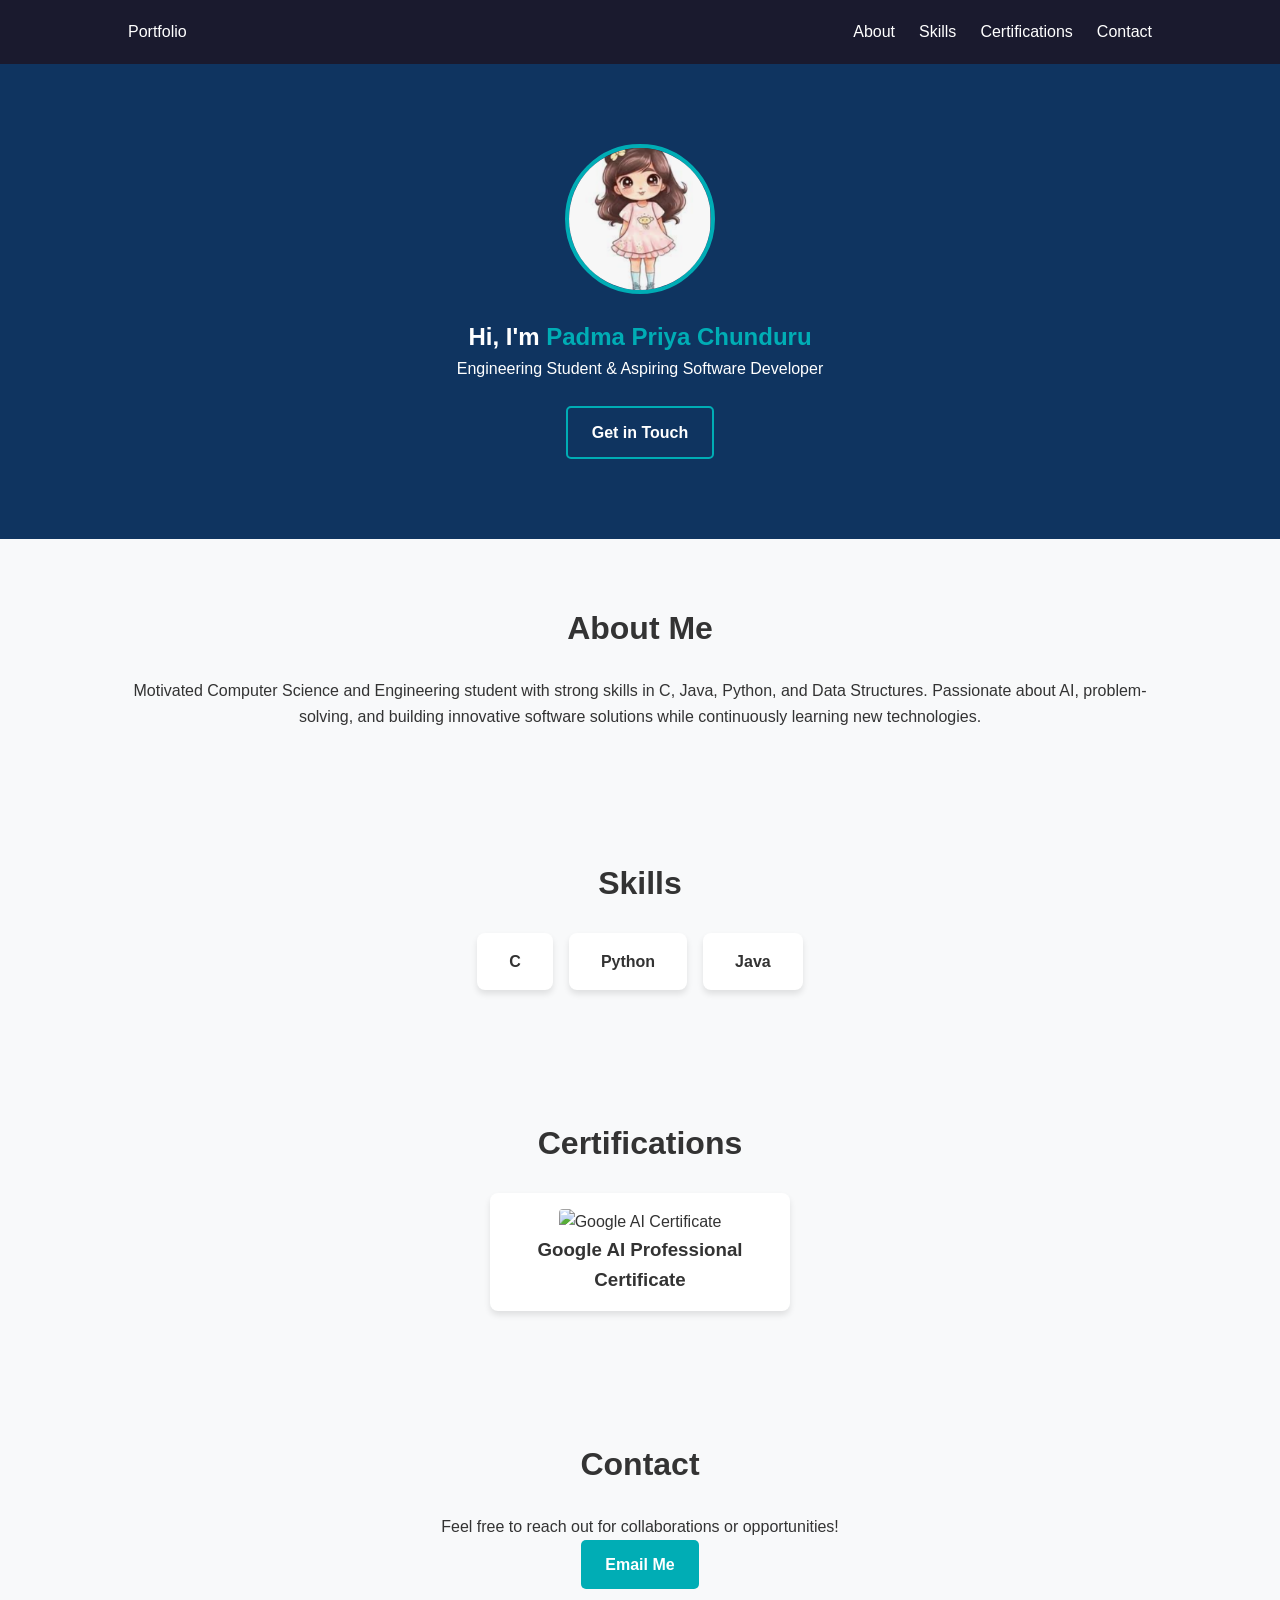
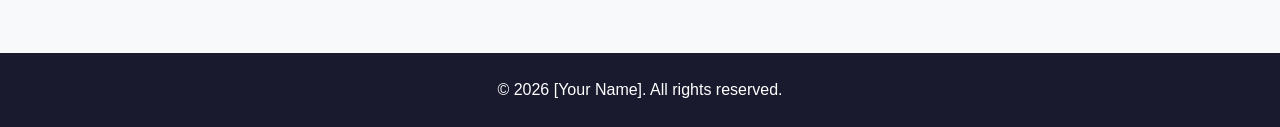
==== index.html @ 554428ca "Revise about section and skills listed Updated the about section to reflect current skills and inter" ====
<!DOCTYPE html>
<html lang="en">
<head>
    <meta charset="UTF-8">
    <meta name="viewport" content="width=device-width, initial-scale=1.0">
    <title>Padma Priya Chunduru Portfolio</title>
    <link rel="stylesheet" href="style.css">
</head>
<body>

    <!-- Navigation Bar -->
    <header>
        <nav class="navbar">
            <div class="logo">Portfolio</div>
            <ul class="nav-links">
                <li><a href="#about">About</a></li>
                <li><a href="#skills">Skills</a></li>
                <li><a href="#certifications">Certifications</a></li>
                <li><a href="#contact">Contact</a></li>
            </ul>
        </nav>
    </header>

    <!-- Hero Section -->
    <section class="hero">
        <div class="hero-content">
            <img src="image.png" alt="Profile Picture" class="profile-img">
            <h1>Hi, I'm <span class="highlight">Padma Priya Chunduru</span></h1>
            <p>Engineering Student & Aspiring Software Developer</p>
            <div class="hero-buttons">
                <a href="#contact" class="btn btn-secondary">Get in Touch</a>
            </div>
        </div>
    </section>

    <!-- About Section -->
    <section id="about" class="section">
        <h2>About Me</h2>
        <p>
          Motivated Computer Science and Engineering student with strong skills in C, Java, Python, and Data Structures. Passionate about AI, problem-solving, and building innovative software solutions while continuously learning new technologies. 
        </p>
    </section>

    <!-- Skills Section -->
    <section id="skills" class="section">
        <h2>Skills</h2>
        <div class="skills-grid">
            <div class="skill-card">C</div>
            <div class="skill-card">Python</div>
            <div class="skill-card">Java</div>
        </div>
    </section>

    <!-- Certifications Section -->
    <section id="certifications" class="section">
        <h2>Certifications</h2>
        <div class="cert-grid">
            <div class="cert-card">
                <img src="images/certificate1.png" alt="Google AI Certificate">
                <h3>Google AI Professional Certificate</h3>
            </div>
        </div>
    </section>

    <!-- Contact Section -->
    <section id="contact" class="section">
        <h2>Contact</h2>
        <p>Feel free to reach out for collaborations or opportunities!</p>
        <a href="mailto:your.email@example.com" class="btn">Email Me</a>
    </section>

    <!-- Footer -->
    <footer>
        <p>&copy; 2026 [Your Name]. All rights reserved.</p>
    </footer>

    <script src="script.js"></script>
</body>
</html>
---- style.css ----
/* Reset & Base Styles */
* {
    margin: 0;
    padding: 0;
    box-sizing: border-box;
}

body {
    font-family: 'Segoe UI', Tahoma, Geneva, Verdana, sans-serif;
    line-height: 1.6;
    color: #333;
    background-color: #f8f9fa;
}

/* Navbar */
.navbar {
    display: flex;
    justify-content: space-between;
    align-items: center;
    padding: 1.2rem 10%;
    background-color: #1a1a2e;
    color: #fff;
    position: sticky;
    top: 0;
    z-index: 1000;
}

.nav-links {
    display: flex;
    list-style: none;
    gap: 1.5rem;
}

.nav-links a {
    color: #fff;
    text-decoration: none;
    transition: color 0.3s;
}

.nav-links a:hover {
    color: #00adb5;
}

/* Hero Section */
.hero {
    display: flex;
    justify-content: center;
    align-items: center;
    text-align: center;
    padding: 5rem 1rem;
    background: #0f3460;
    color: #fff;
}

.profile-img {
    width: 150px;
    height: 150px;
    border-radius: 50%;
    object-fit: cover;
    border: 4px solid #00adb5;
    margin-bottom: 1rem;
}

.highlight {
    color: #00adb5;
}

.hero-buttons {
    margin-top: 1.5rem;
    display: flex;
    gap: 1rem;
    justify-content: center;
}

.btn {
    display: inline-block;
    padding: 0.75rem 1.5rem;
    background-color: #00adb5;
    color: #fff;
    border-radius: 5px;
    text-decoration: none;
    font-weight: bold;
    transition: background-color 0.3s;
}

.btn:hover {
    background-color: #008c9e;
}

.btn-secondary {
    background-color: transparent;
    border: 2px solid #00adb5;
}

.btn-secondary:hover {
    background-color: #00adb5;
}

/* Sections */
.section {
    padding: 4rem 10%;
    text-align: center;
}

.section h2 {
    margin-bottom: 1.5rem;
    font-size: 2rem;
    position: relative;
}

/* Skills Grid */
.skills-grid {
    display: flex;
    justify-content: center;
    flex-wrap: wrap;
    gap: 1rem;
}

.skill-card {
    background: #fff;
    padding: 1rem 2rem;
    border-radius: 8px;
    box-shadow: 0 4px 6px rgba(0,0,0,0.1);
    font-weight: 600;
}

/* Certifications */
.cert-grid {
    display: flex;
    justify-content: center;
    gap: 2rem;
    flex-wrap: wrap;
}

.cert-card {
    background: #fff;
    padding: 1rem;
    border-radius: 8px;
    box-shadow: 0 4px 6px rgba(0,0,0,0.1);
    max-width: 300px;
}

.cert-card img {
    width: 100%;
    border-radius: 4px;
}

/* Footer */
footer {
    text-align: center;
    padding: 1.5rem;
    background-color: #1a1a2e;
    color: #fff;
}
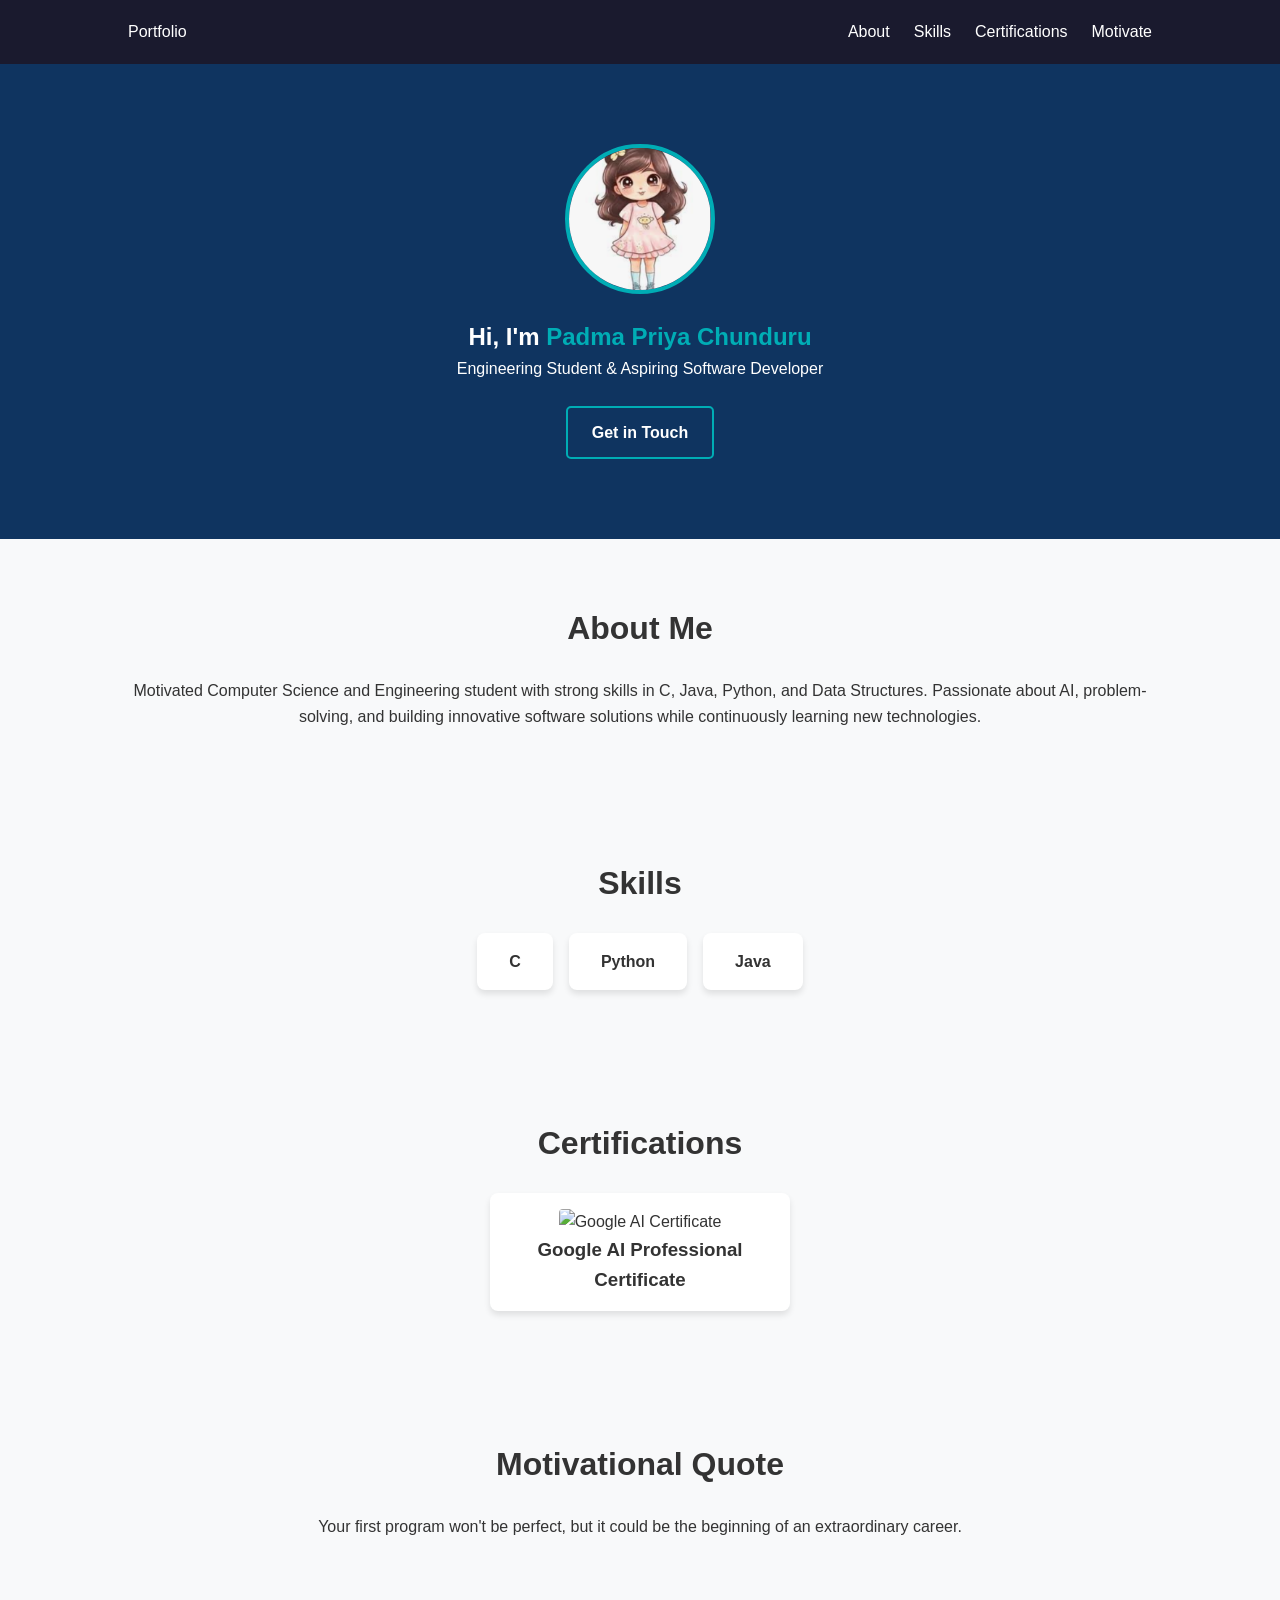
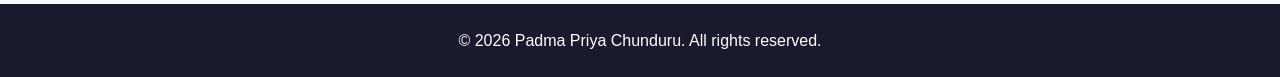
==== commit 3ee57b2e: "Update contact section to motivational quote" ====
--- a/index.html
+++ b/index.html
@@ -16,7 +16,7 @@
                 <li><a href="#about">About</a></li>
                 <li><a href="#skills">Skills</a></li>
                 <li><a href="#certifications">Certifications</a></li>
-                <li><a href="#contact">Contact</a></li>
+                <li><a href="#contact">Motivate</a></li>
             </ul>
         </nav>
     </header>
@@ -56,7 +56,7 @@
         <h2>Certifications</h2>
         <div class="cert-grid">
             <div class="cert-card">
-                <img src="images/certificate1.png" alt="Google AI Certificate">
+                <img src="images/certification.png" alt="Google AI Certificate">
                 <h3>Google AI Professional Certificate</h3>
             </div>
         </div>
@@ -64,14 +64,13 @@
 
     <!-- Contact Section -->
     <section id="contact" class="section">
-        <h2>Contact</h2>
-        <p>Feel free to reach out for collaborations or opportunities!</p>
-        <a href="mailto:your.email@example.com" class="btn">Email Me</a>
+        <h2>Motivational Quote</h2>
+        <p>Your first program won't be perfect, but it could be the beginning of an extraordinary career. </p>
     </section>
 
     <!-- Footer -->
     <footer>
-        <p>&copy; 2026 [Your Name]. All rights reserved.</p>
+        <p>&copy; 2026 Padma Priya Chunduru. All rights reserved.</p>
     </footer>
 
     <script src="script.js"></script>
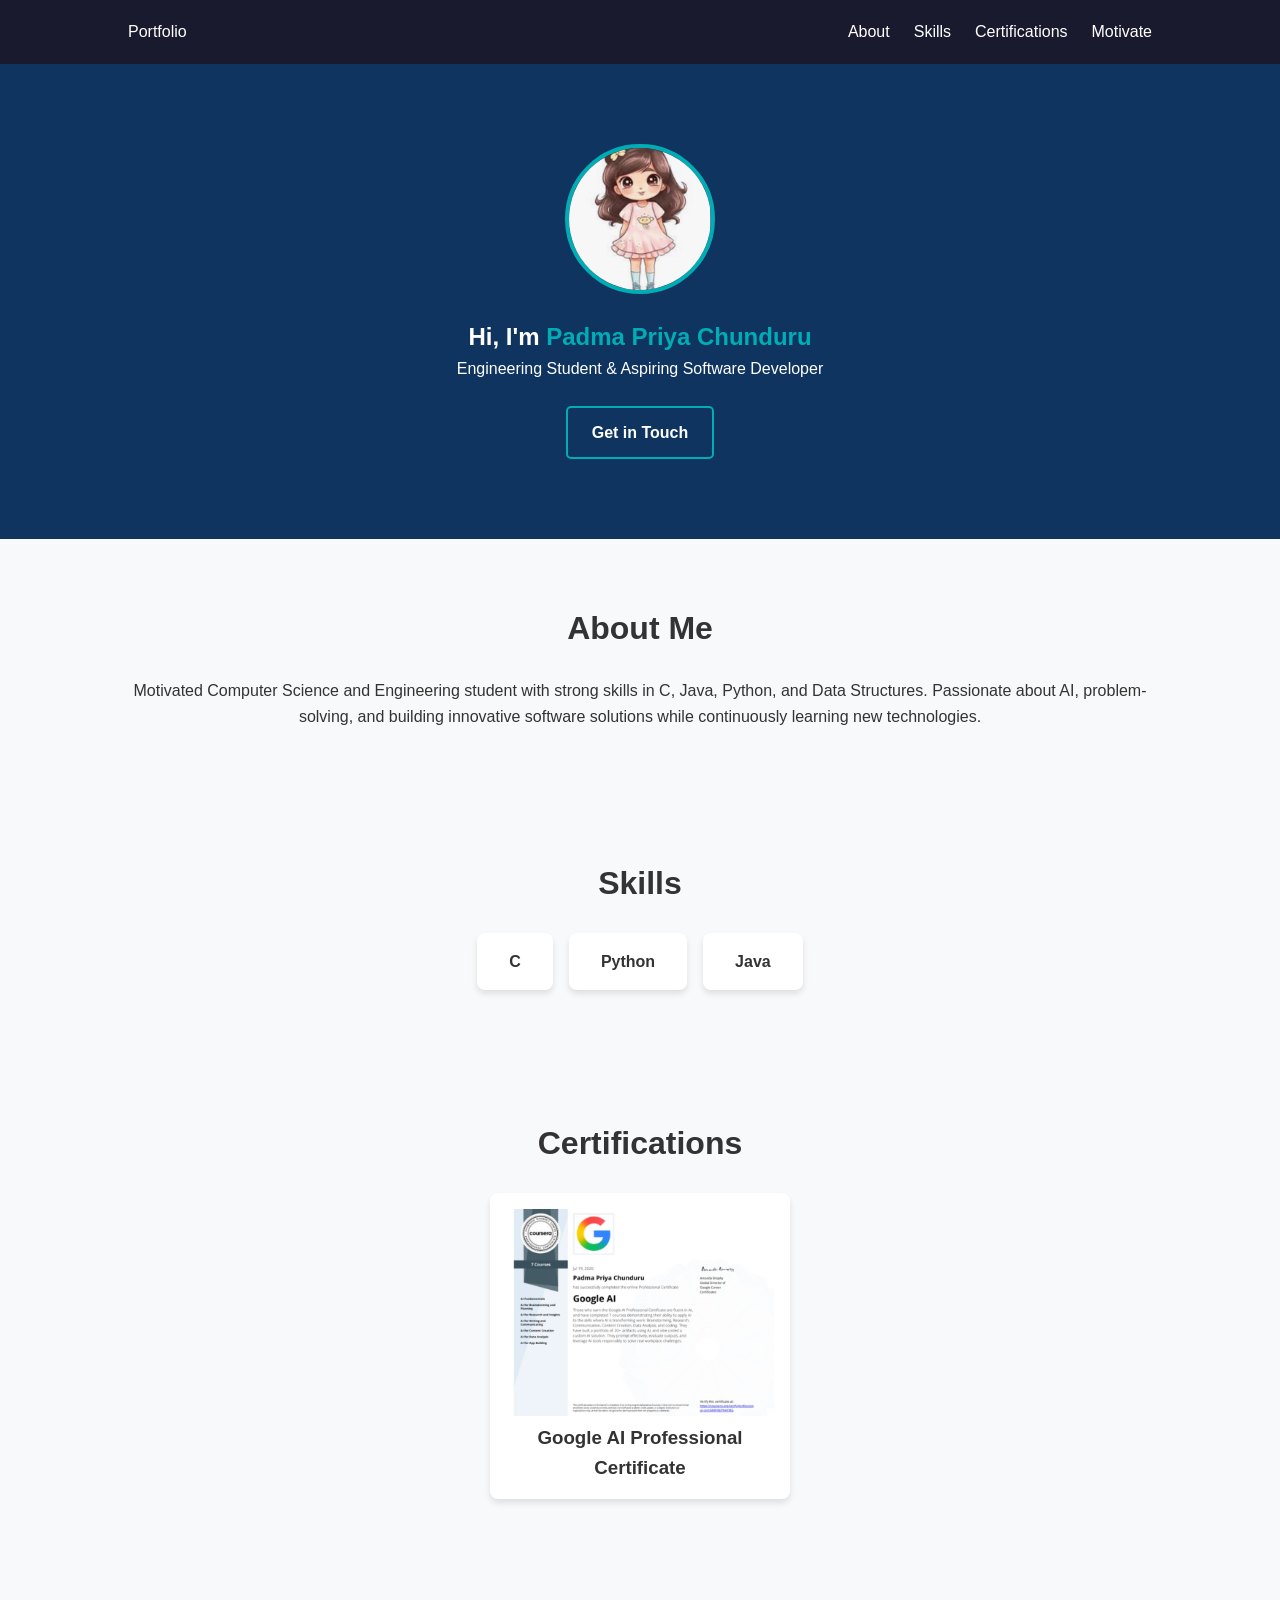
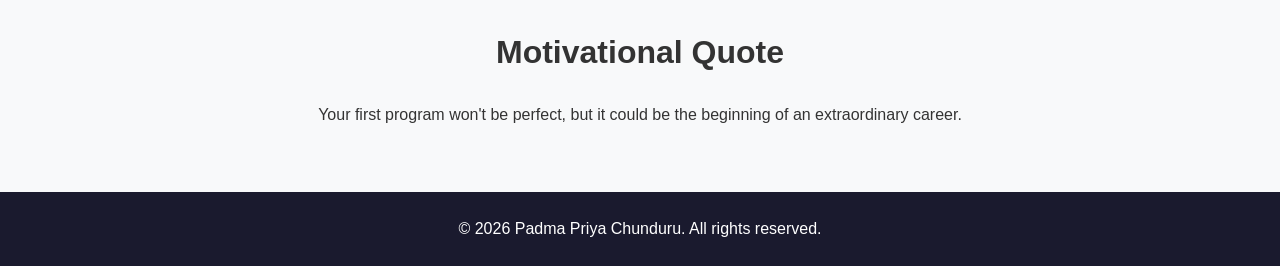
==== commit 1f13182c: "Fix image source path in certifications section" ====
--- a/index.html
+++ b/index.html
@@ -56,7 +56,7 @@
         <h2>Certifications</h2>
         <div class="cert-grid">
             <div class="cert-card">
-                <img src="images/certification.png" alt="Google AI Certificate">
+                <img src="certification.png" alt="Google AI Certificate">
                 <h3>Google AI Professional Certificate</h3>
             </div>
         </div>
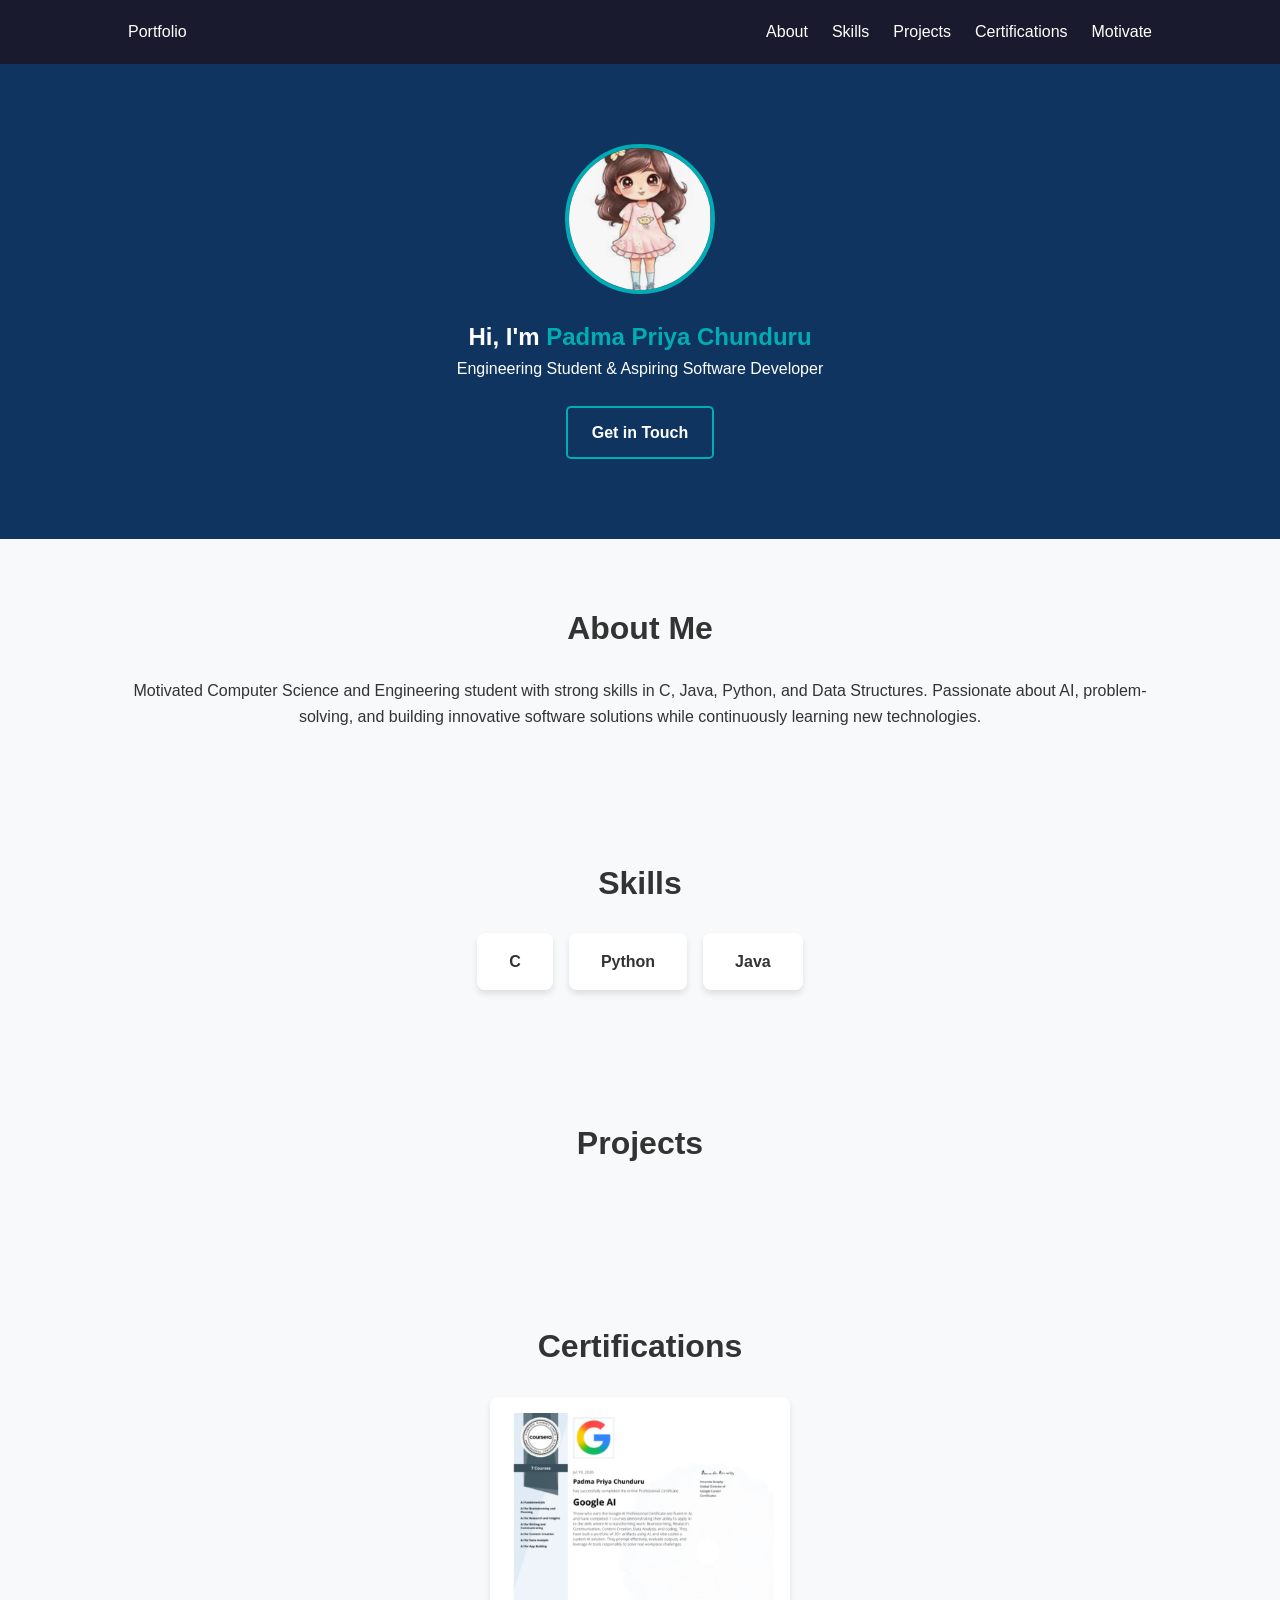
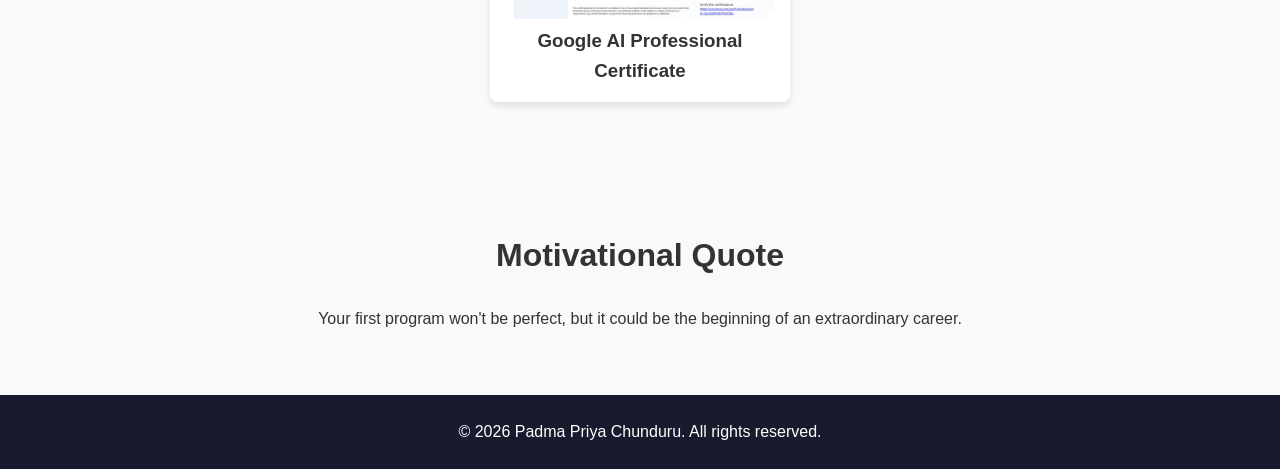
==== commit f40839e5: "Add Projects section and link in navigation Added a new Projects section and a link to Projects in t" ====
--- a/index.html
+++ b/index.html
@@ -15,6 +15,7 @@
             <ul class="nav-links">
                 <li><a href="#about">About</a></li>
                 <li><a href="#skills">Skills</a></li>
+                <li><a href="#projects">Projects</a></li> <!-- Added Projects Link -->
                 <li><a href="#certifications">Certifications</a></li>
                 <li><a href="#contact">Motivate</a></li>
             </ul>
@@ -51,6 +52,14 @@
         </div>
     </section>
 
+    <!-- Projects Section (NEW) -->
+    <section id="projects" class="section">
+        <h2>Projects</h2>
+        <div class="project-grid" id="project-container">
+            <!-- JavaScript will insert the 4 project cards here -->
+        </div>
+    </section>
+
     <!-- Certifications Section -->
     <section id="certifications" class="section">
         <h2>Certifications</h2>
@@ -65,7 +74,7 @@
     <!-- Contact Section -->
     <section id="contact" class="section">
         <h2>Motivational Quote</h2>
-        <p>Your first program won't be perfect, but it could be the beginning of an extraordinary career. </p>
+        <p>Your first program won't be perfect, but it could be the beginning of an extraordinary career.</p>
     </section>
 
     <!-- Footer -->
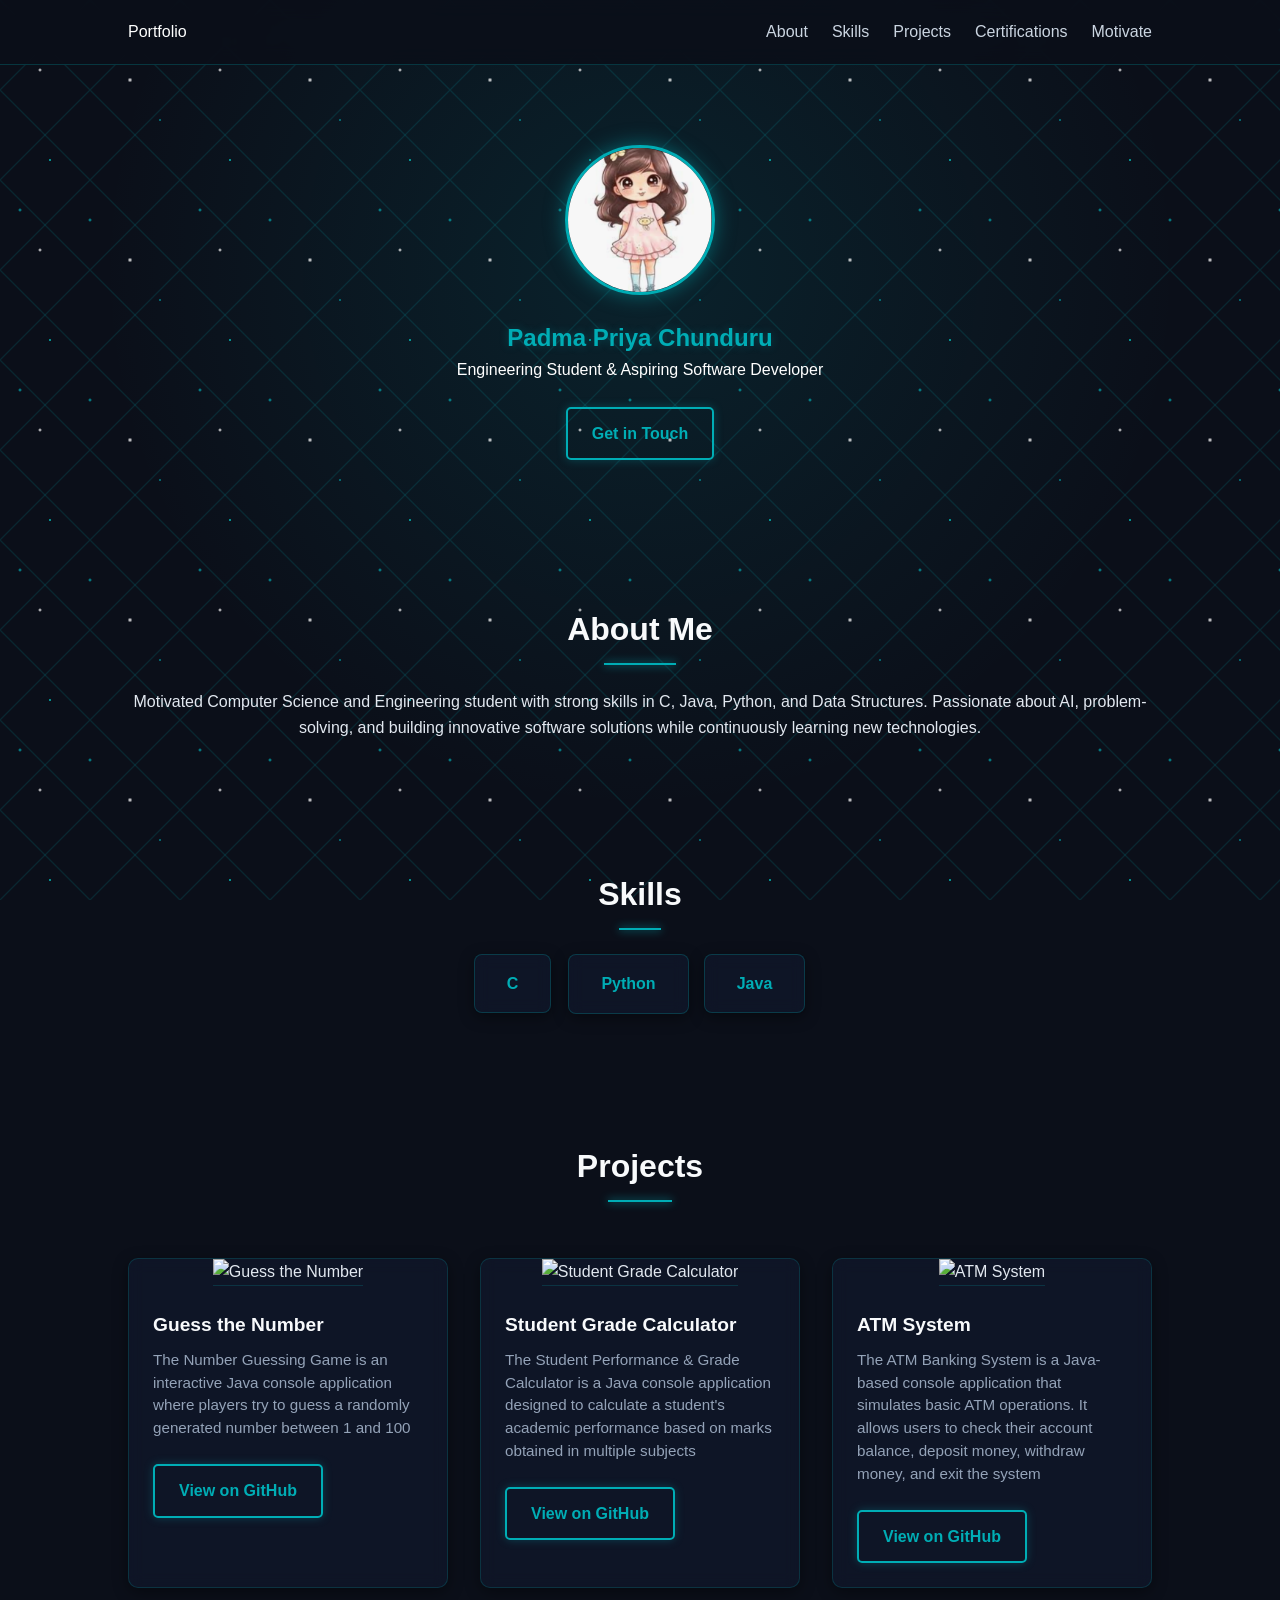
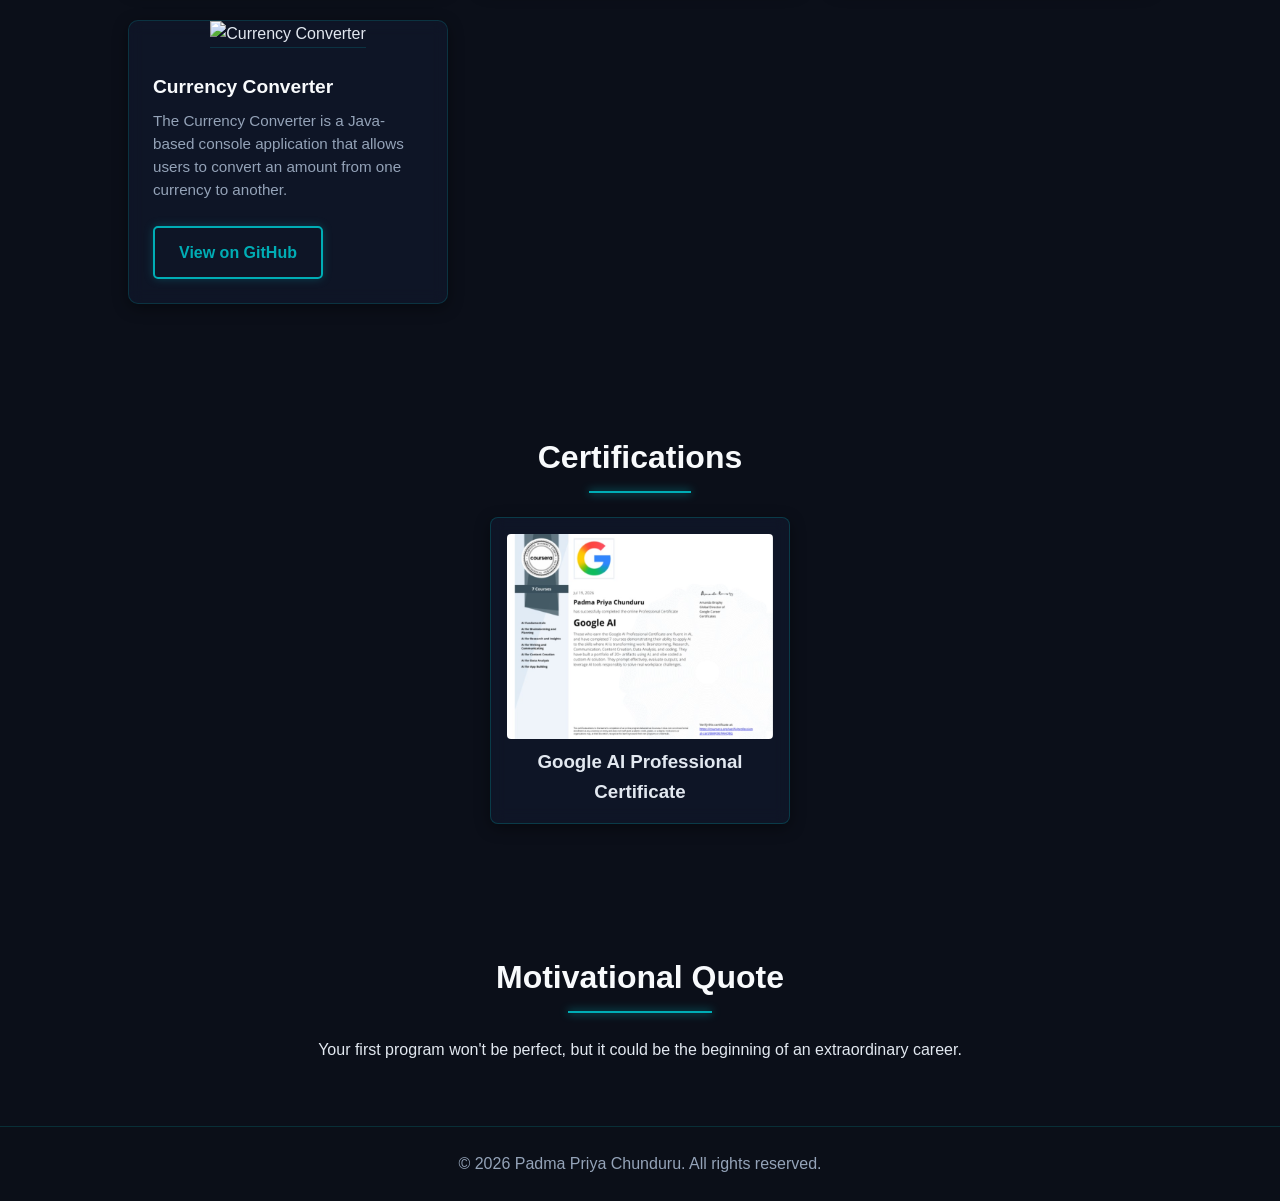
==== commit 260c07c5: "Update index.html" ====
--- a/index.html
+++ b/index.html
@@ -26,7 +26,7 @@
     <section class="hero">
         <div class="hero-content">
             <img src="image.png" alt="Profile Picture" class="profile-img">
-            <h1>Hi, I'm <span class="highlight">Padma Priya Chunduru</span></h1>
+            <h1><span class="highlight">Padma Priya Chunduru</span></h1>
             <p>Engineering Student & Aspiring Software Developer</p>
             <div class="hero-buttons">
                 <a href="#contact" class="btn btn-secondary">Get in Touch</a>
--- a/style.css
+++ b/style.css
@@ -1,4 +1,6 @@
-/* Reset & Base Styles */
+/* ==========================================
+   Reset & Base Styles 
+   ========================================== */
 * {
     margin: 0;
     padding: 0;
@@ -6,19 +8,54 @@
 }
 
 body {
-    font-family: 'Segoe UI', Tahoma, Geneva, Verdana, sans-serif;
+    font-family: 'Fira Code', 'Segoe UI', Tahoma, Geneva, Verdana, sans-serif;
     line-height: 1.6;
-    color: #333;
-    background-color: #f8f9fa;
-}
-
-/* Navbar */
+    color: #e2e8f0;
+    background-color: #0b0f19; /* Deep tech dark blue/black */
+    
+    /* --- Connecting Stars / Constellation Network Background --- */
+    background-image: 
+        /* Bright accent star points */
+        radial-gradient(2px 2px at 20px 30px, #00adb5, rgba(0,0,0,0)),
+        radial-gradient(2px 2px at 40px 70px, #ffffff, rgba(0,0,0,0)),
+        radial-gradient(1.5px 1.5px at 50px 160px, #00fff5, rgba(0,0,0,0)),
+        radial-gradient(2px 2px at 90px 40px, #00adb5, rgba(0,0,0,0)),
+        radial-gradient(2.5px 2.5px at 130px 80px, #ffffff, rgba(0,0,0,0)),
+        radial-gradient(1.5px 1.5px at 160px 120px, #00adb5, rgba(0,0,0,0)),
+        
+        /* Connecting vector lines between stars */
+        linear-gradient(45deg, transparent 49%, rgba(0, 173, 181, 0.15) 50%, transparent 51%),
+        linear-gradient(-45deg, transparent 49%, rgba(0, 173, 181, 0.15) 50%, transparent 51%),
+        
+        /* Ambient center glow */
+        radial-gradient(circle at 50% 30%, rgba(0, 173, 181, 0.12) 0%, transparent 60%);
+
+    background-size: 180px 180px, 180px 180px, 180px 180px, 180px 180px, 180px 180px, 180px 180px, 90px 90px, 90px 90px, 100% 100%;
+    background-attachment: fixed;
+    animation: starNetworkDrift 40s linear infinite;
+}
+
+/* Subtle floating constellation animation */
+@keyframes starNetworkDrift {
+    0% {
+        background-position: 0 0, 0 0, 0 0, 0 0, 0 0, 0 0, 0 0, 0 0, 0 0;
+    }
+    100% {
+        background-position: 180px 180px, -180px 180px, 180px -180px, 180px 180px, -180px -180px, 180px 180px, 90px 90px, -90px 90px, 0 0;
+    }
+}
+
+/* ==========================================
+   Navbar
+   ========================================== */
 .navbar {
     display: flex;
     justify-content: space-between;
     align-items: center;
     padding: 1.2rem 10%;
-    background-color: #1a1a2e;
+    background-color: rgba(11, 15, 25, 0.9);
+    border-bottom: 1px solid rgba(0, 173, 181, 0.25);
+    backdrop-filter: blur(10px);
     color: #fff;
     position: sticky;
     top: 0;
@@ -32,23 +69,28 @@
 }
 
 .nav-links a {
-    color: #fff;
+    color: #cbd5e1;
     text-decoration: none;
-    transition: color 0.3s;
+    font-weight: 500;
+    transition: color 0.3s, text-shadow 0.3s;
 }
 
 .nav-links a:hover {
     color: #00adb5;
-}
-
-/* Hero Section */
+    text-shadow: 0 0 8px rgba(0, 173, 181, 0.6);
+}
+
+/* ==========================================
+   Hero Section
+   ========================================== */
 .hero {
     display: flex;
+    flex-direction: column;
     justify-content: center;
     align-items: center;
     text-align: center;
     padding: 5rem 1rem;
-    background: #0f3460;
+    background: transparent;
     color: #fff;
 }
 
@@ -57,12 +99,14 @@
     height: 150px;
     border-radius: 50%;
     object-fit: cover;
-    border: 4px solid #00adb5;
+    border: 3px solid #00adb5;
+    box-shadow: 0 0 20px rgba(0, 173, 181, 0.5);
     margin-bottom: 1rem;
 }
 
 .highlight {
     color: #00adb5;
+    text-shadow: 0 0 10px rgba(0, 173, 181, 0.3);
 }
 
 .hero-buttons {
@@ -72,31 +116,50 @@
     justify-content: center;
 }
 
+/* ==========================================
+   Buttons
+   ========================================== */
 .btn {
     display: inline-block;
     padding: 0.75rem 1.5rem;
     background-color: #00adb5;
-    color: #fff;
+    color: #0b0f19;
     border-radius: 5px;
     text-decoration: none;
     font-weight: bold;
-    transition: background-color 0.3s;
+    transition: all 0.3s ease;
+    box-shadow: 0 0 10px rgba(0, 173, 181, 0.3);
 }
 
 .btn:hover {
-    background-color: #008c9e;
+    background-color: #00fff5;
+    box-shadow: 0 0 20px rgba(0, 255, 245, 0.6);
+    transform: translateY(-2px);
 }
 
 .btn-secondary {
+    display: inline-block;
+    padding: 0.75rem 1.5rem;
     background-color: transparent;
+    color: #00adb5;
     border: 2px solid #00adb5;
+    border-radius: 5px;
+    text-decoration: none;
+    font-weight: bold;
+    transition: all 0.3s ease;
 }
 
 .btn-secondary:hover {
-    background-color: #00adb5;
-}
-
-/* Sections */
+    background-color: rgba(0, 173, 181, 0.15);
+    color: #00fff5;
+    border-color: #00fff5;
+    box-shadow: 0 0 15px rgba(0, 173, 181, 0.4);
+    transform: translateY(-2px);
+}
+
+/* ==========================================
+   Sections General
+   ========================================== */
 .section {
     padding: 4rem 10%;
     text-align: center;
@@ -105,10 +168,24 @@
 .section h2 {
     margin-bottom: 1.5rem;
     font-size: 2rem;
+    color: #f8fafc;
     position: relative;
-}
-
-/* Skills Grid */
+    display: inline-block;
+}
+
+.section h2::after {
+    content: '';
+    display: block;
+    width: 50%;
+    height: 2px;
+    background: #00adb5;
+    margin: 8px auto 0 auto;
+    box-shadow: 0 0 8px #00adb5;
+}
+
+/* ==========================================
+   Skills Section (Glassmorphism)
+   ========================================== */
 .skills-grid {
     display: flex;
     justify-content: center;
@@ -117,14 +194,27 @@
 }
 
 .skill-card {
-    background: #fff;
+    background: rgba(15, 23, 42, 0.8);
+    border: 1px solid rgba(0, 173, 181, 0.25);
+    backdrop-filter: blur(8px);
+    color: #00adb5;
     padding: 1rem 2rem;
     border-radius: 8px;
-    box-shadow: 0 4px 6px rgba(0,0,0,0.1);
+    box-shadow: 0 4px 15px rgba(0, 0, 0, 0.4);
     font-weight: 600;
-}
-
-/* Certifications */
+    transition: all 0.3s ease;
+}
+
+.skill-card:hover {
+    border-color: #00adb5;
+    box-shadow: 0 0 15px rgba(0, 173, 181, 0.4);
+    transform: translateY(-3px);
+    color: #fff;
+}
+
+/* ==========================================
+   Certifications
+   ========================================== */
 .cert-grid {
     display: flex;
     justify-content: center;
@@ -133,11 +223,20 @@
 }
 
 .cert-card {
-    background: #fff;
+    background: rgba(15, 23, 42, 0.8);
+    border: 1px solid rgba(0, 173, 181, 0.25);
+    backdrop-filter: blur(8px);
     padding: 1rem;
     border-radius: 8px;
-    box-shadow: 0 4px 6px rgba(0,0,0,0.1);
+    box-shadow: 0 4px 15px rgba(0, 0, 0, 0.4);
     max-width: 300px;
+    transition: all 0.3s ease;
+}
+
+.cert-card:hover {
+    border-color: #00adb5;
+    transform: translateY(-5px);
+    box-shadow: 0 0 20px rgba(0, 173, 181, 0.3);
 }
 
 .cert-card img {
@@ -145,10 +244,64 @@
     border-radius: 4px;
 }
 
-/* Footer */
+/* ==========================================
+   Projects Section
+   ========================================== */
+.project-grid {
+    display: grid;
+    grid-template-columns: repeat(auto-fit, minmax(280px, 1fr));
+    gap: 2rem;
+    margin-top: 2rem;
+}
+
+.project-card {
+    background: rgba(15, 23, 42, 0.8);
+    border: 1px solid rgba(0, 173, 181, 0.2);
+    backdrop-filter: blur(8px);
+    border-radius: 10px;
+    overflow: hidden;
+    box-shadow: 0 4px 15px rgba(0, 0, 0, 0.4);
+    transition: transform 0.3s ease, box-shadow 0.3s ease, border-color 0.3s ease;
+}
+
+.project-card:hover {
+    transform: translateY(-5px);
+    border-color: #00adb5;
+    box-shadow: 0 8px 25px rgba(0, 173, 181, 0.25);
+}
+
+.project-image {
+    width: 100%;
+    height: 180px;
+    object-fit: cover;
+    border-bottom: 1px solid rgba(0, 173, 181, 0.2);
+}
+
+.project-content {
+    padding: 1.5rem;
+    text-align: left;
+}
+
+.project-title {
+    font-size: 1.2rem;
+    margin-bottom: 0.5rem;
+    color: #f8fafc;
+}
+
+.project-description {
+    font-size: 0.95rem;
+    color: #94a3b8;
+    margin-bottom: 1.5rem;
+    line-height: 1.5;
+}
+
+/* ==========================================
+   Footer
+   ========================================== */
 footer {
     text-align: center;
     padding: 1.5rem;
-    background-color: #1a1a2e;
-    color: #fff;
-}
+    background-color: rgba(11, 15, 25, 0.95);
+    border-top: 1px solid rgba(0, 173, 181, 0.2);
+    color: #94a3b8;
+}
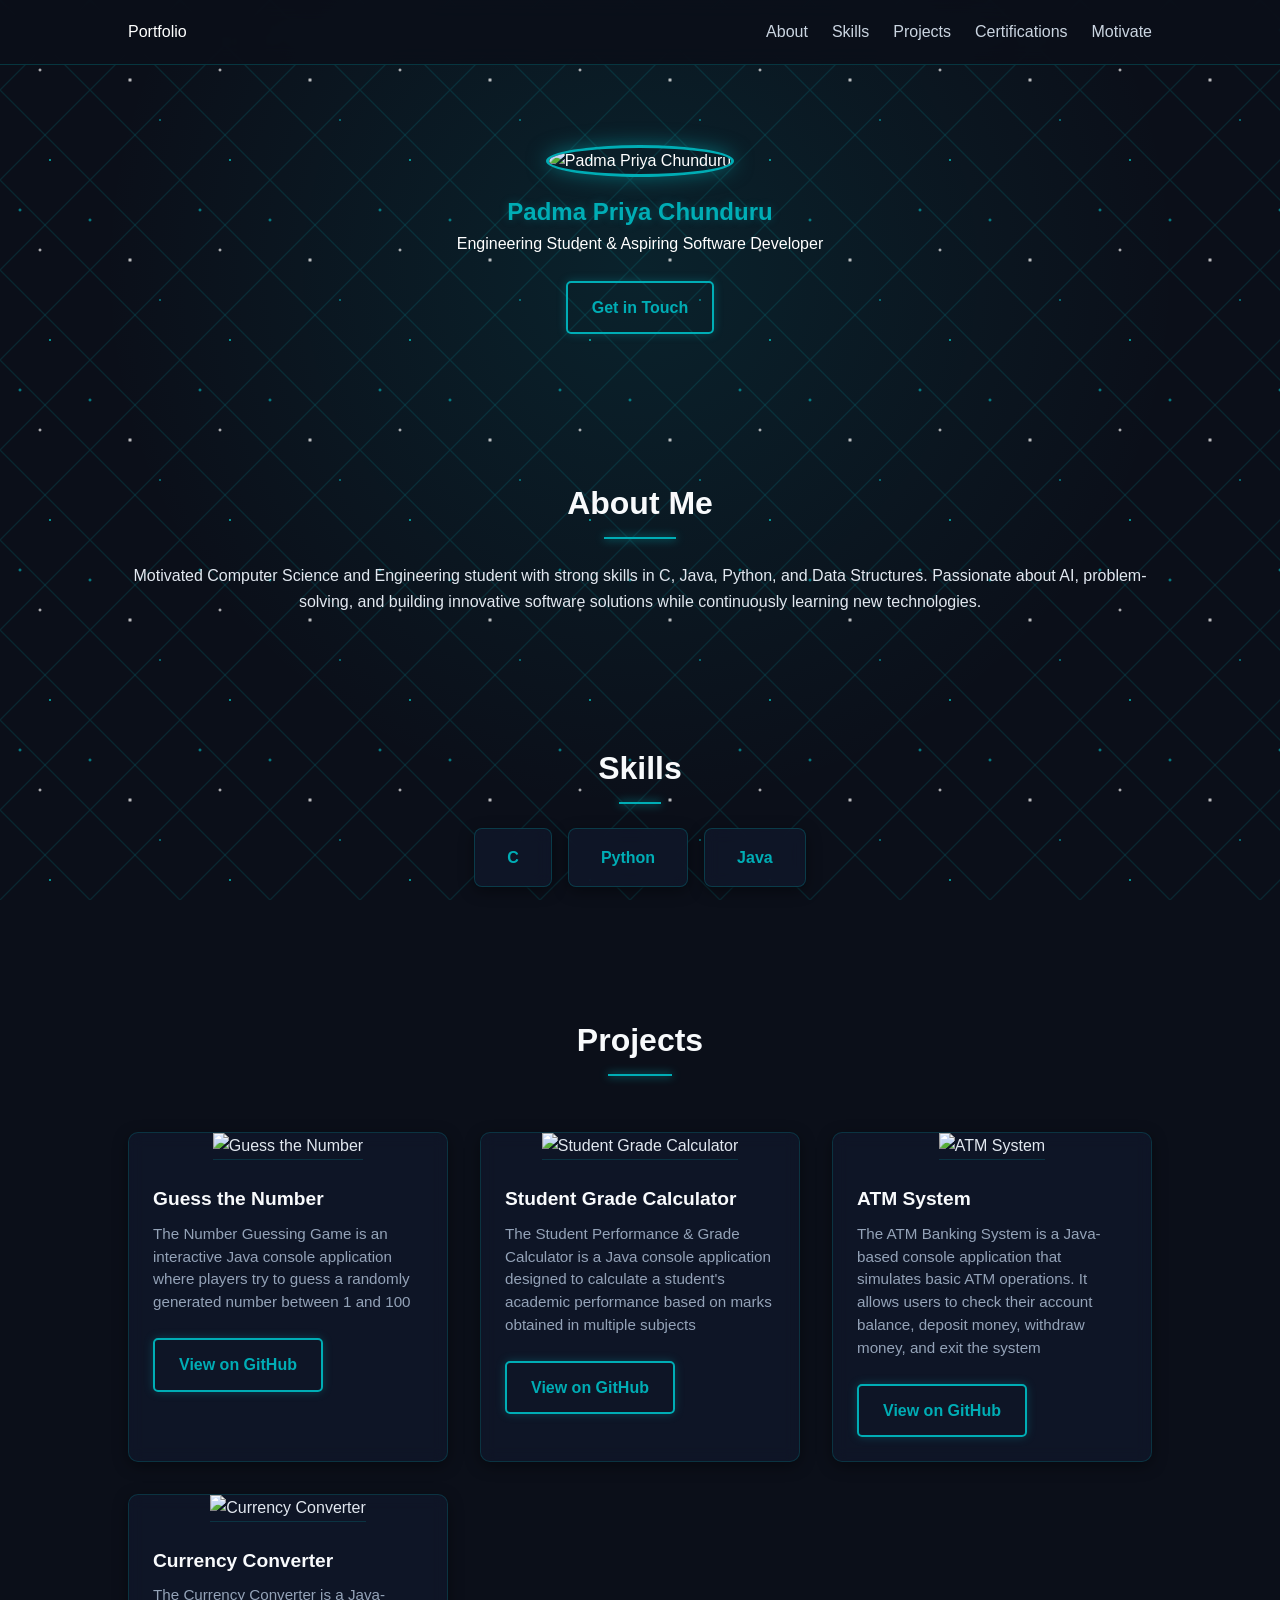
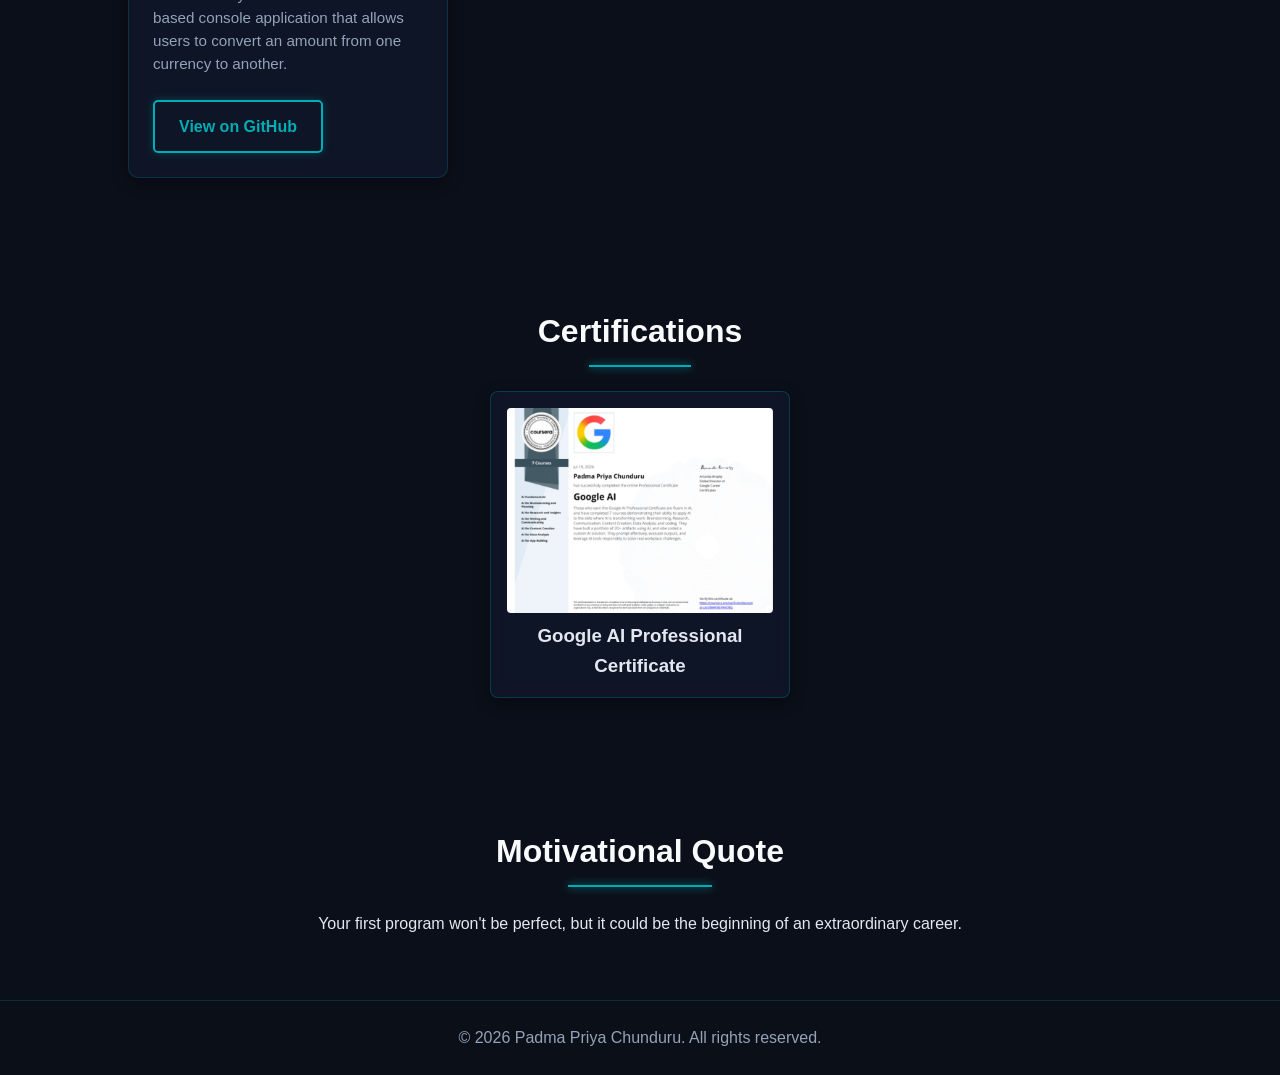
==== commit 8f9a1f66: "Update index.html" ====
--- a/index.html
+++ b/index.html
@@ -25,7 +25,7 @@
     <!-- Hero Section -->
     <section class="hero">
         <div class="hero-content">
-            <img src="image.png" alt="Profile Picture" class="profile-img">
+            <img src="https://encrypted-tbn0.gstatic.com/images?q=tbn:ANd9GcTWgXebAFBNo8DOQqWcN490lS33yYQI8pICrU8fm5jSHi46-hL_x8mdrg-e&s=10" alt="Padma Priya Chunduru" class="profile-img">
             <h1><span class="highlight">Padma Priya Chunduru</span></h1>
             <p>Engineering Student & Aspiring Software Developer</p>
             <div class="hero-buttons">
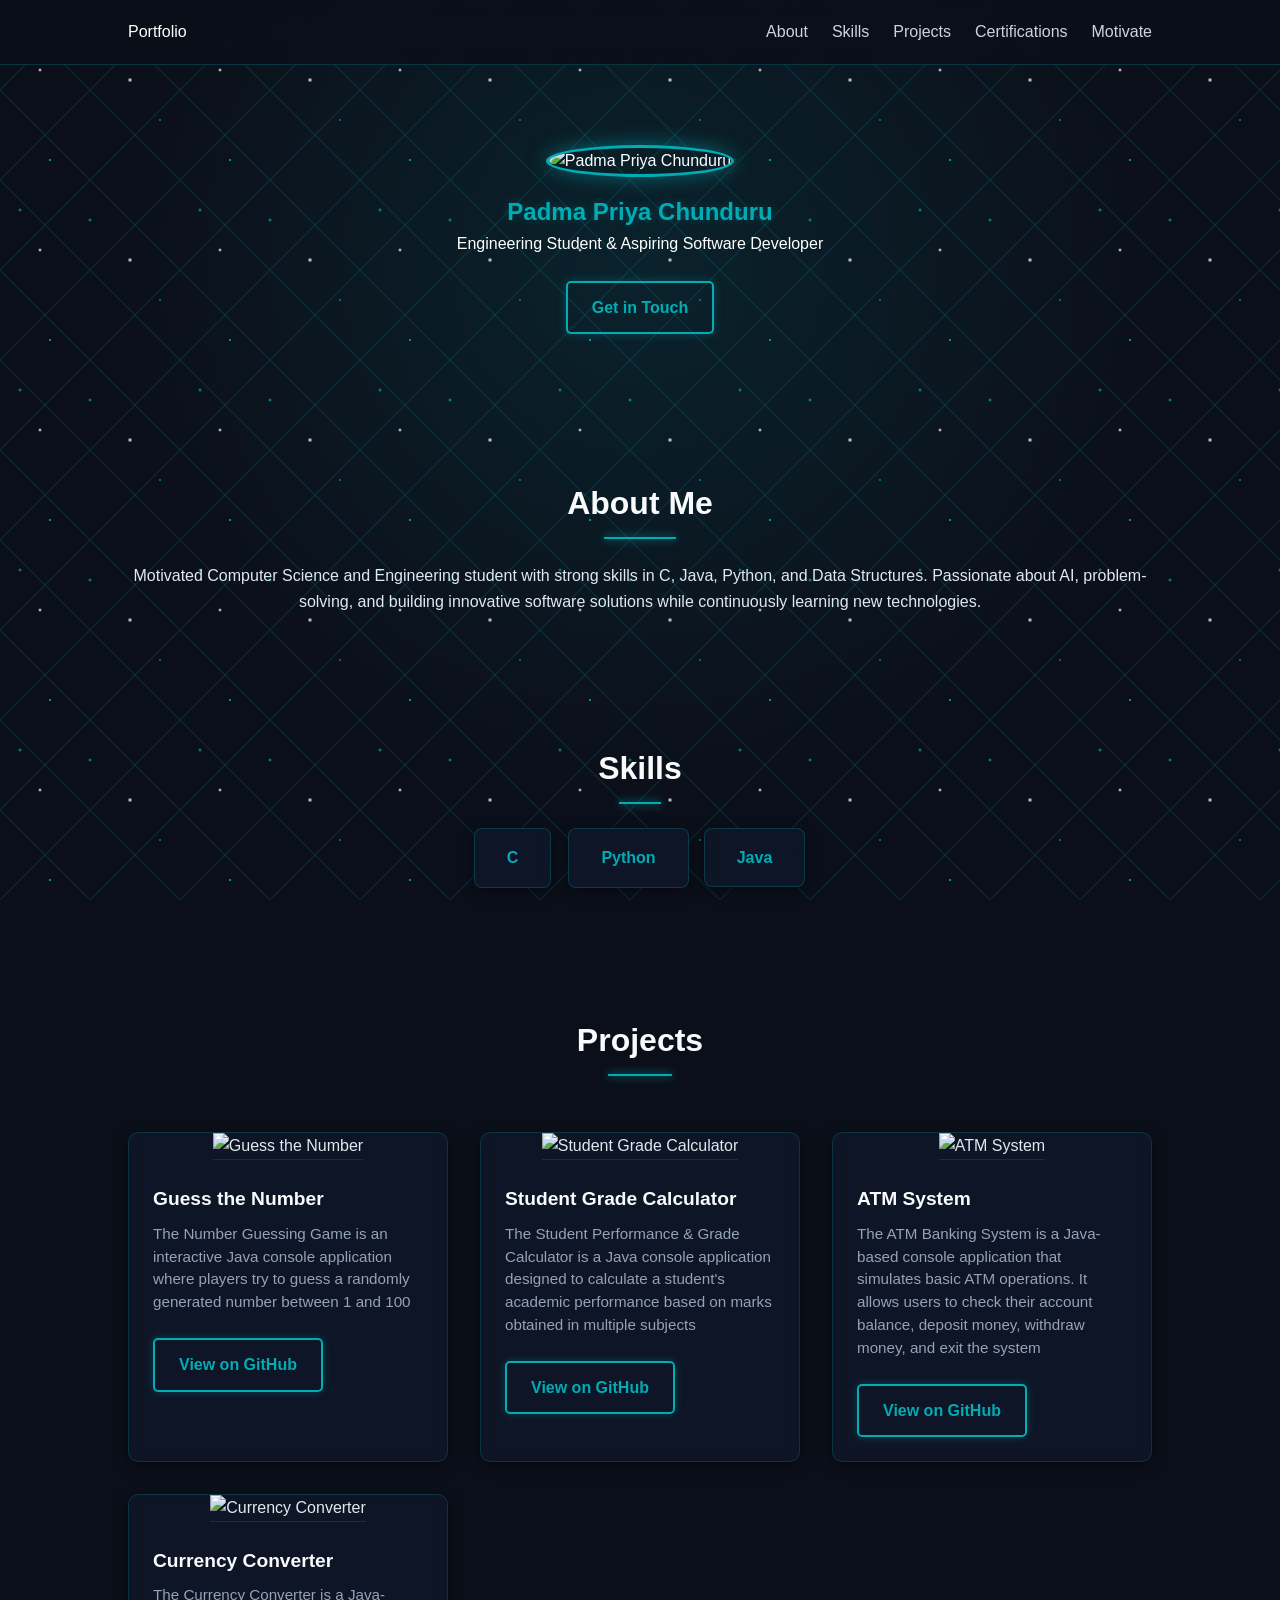
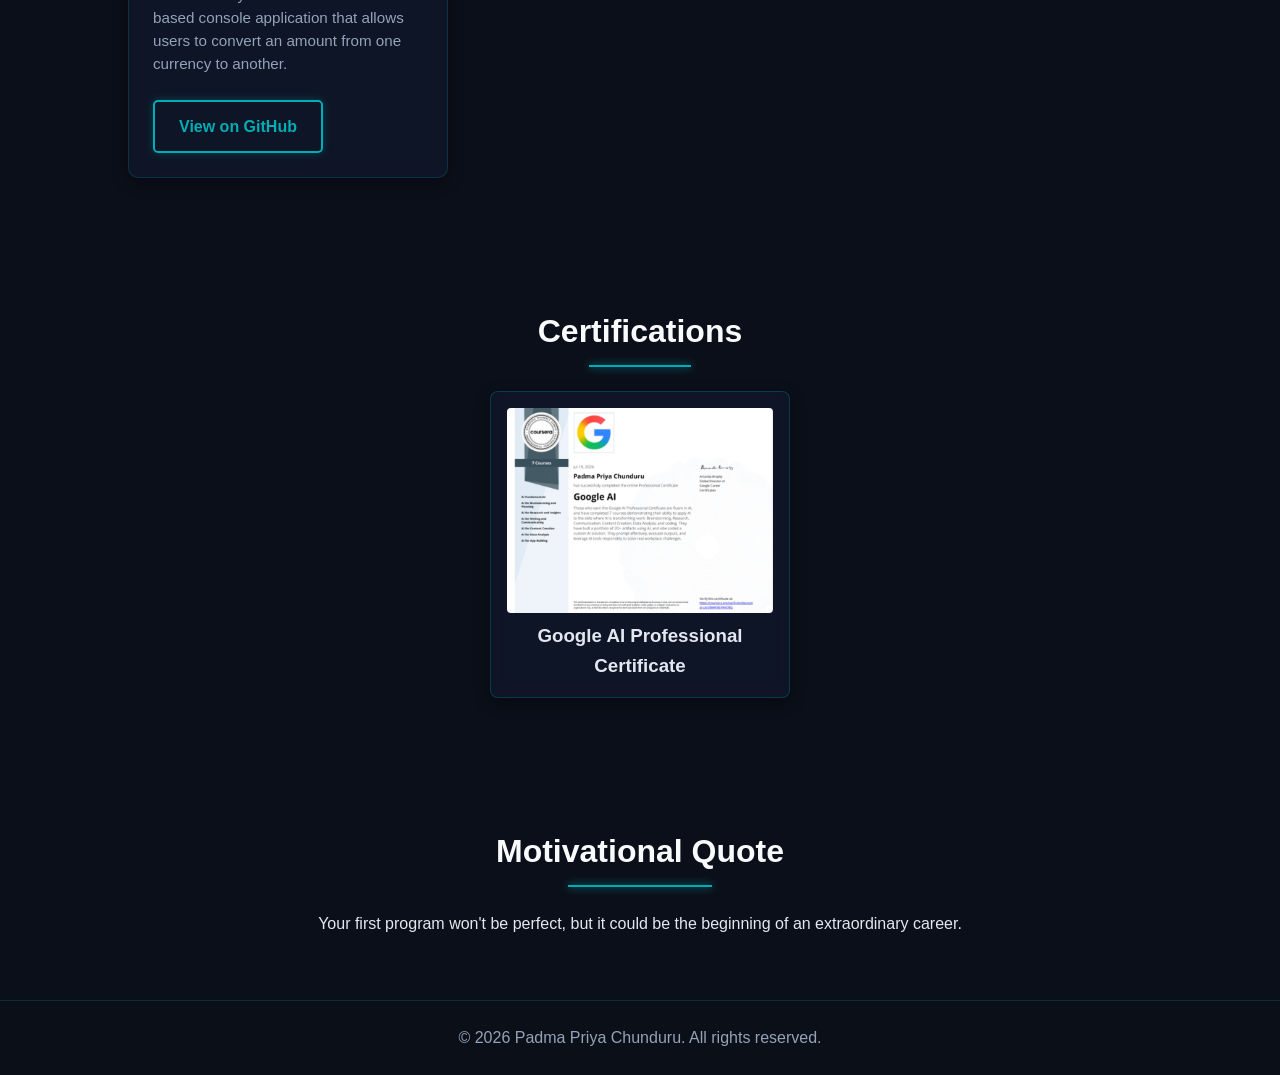
==== commit e3802a38: "Update index.html" ====
--- a/index.html
+++ b/index.html
@@ -25,7 +25,7 @@
     <!-- Hero Section -->
     <section class="hero">
         <div class="hero-content">
-            <img src="https://encrypted-tbn0.gstatic.com/images?q=tbn:ANd9GcTWgXebAFBNo8DOQqWcN490lS33yYQI8pICrU8fm5jSHi46-hL_x8mdrg-e&s=10" alt="Padma Priya Chunduru" class="profile-img">
+            <img src="https://i.pinimg.com/236x/01/a0/1f/01a01fe898db833cb5772193f4e60ac8.jpg" alt="Padma Priya Chunduru" class="profile-img">
             <h1><span class="highlight">Padma Priya Chunduru</span></h1>
             <p>Engineering Student & Aspiring Software Developer</p>
             <div class="hero-buttons">
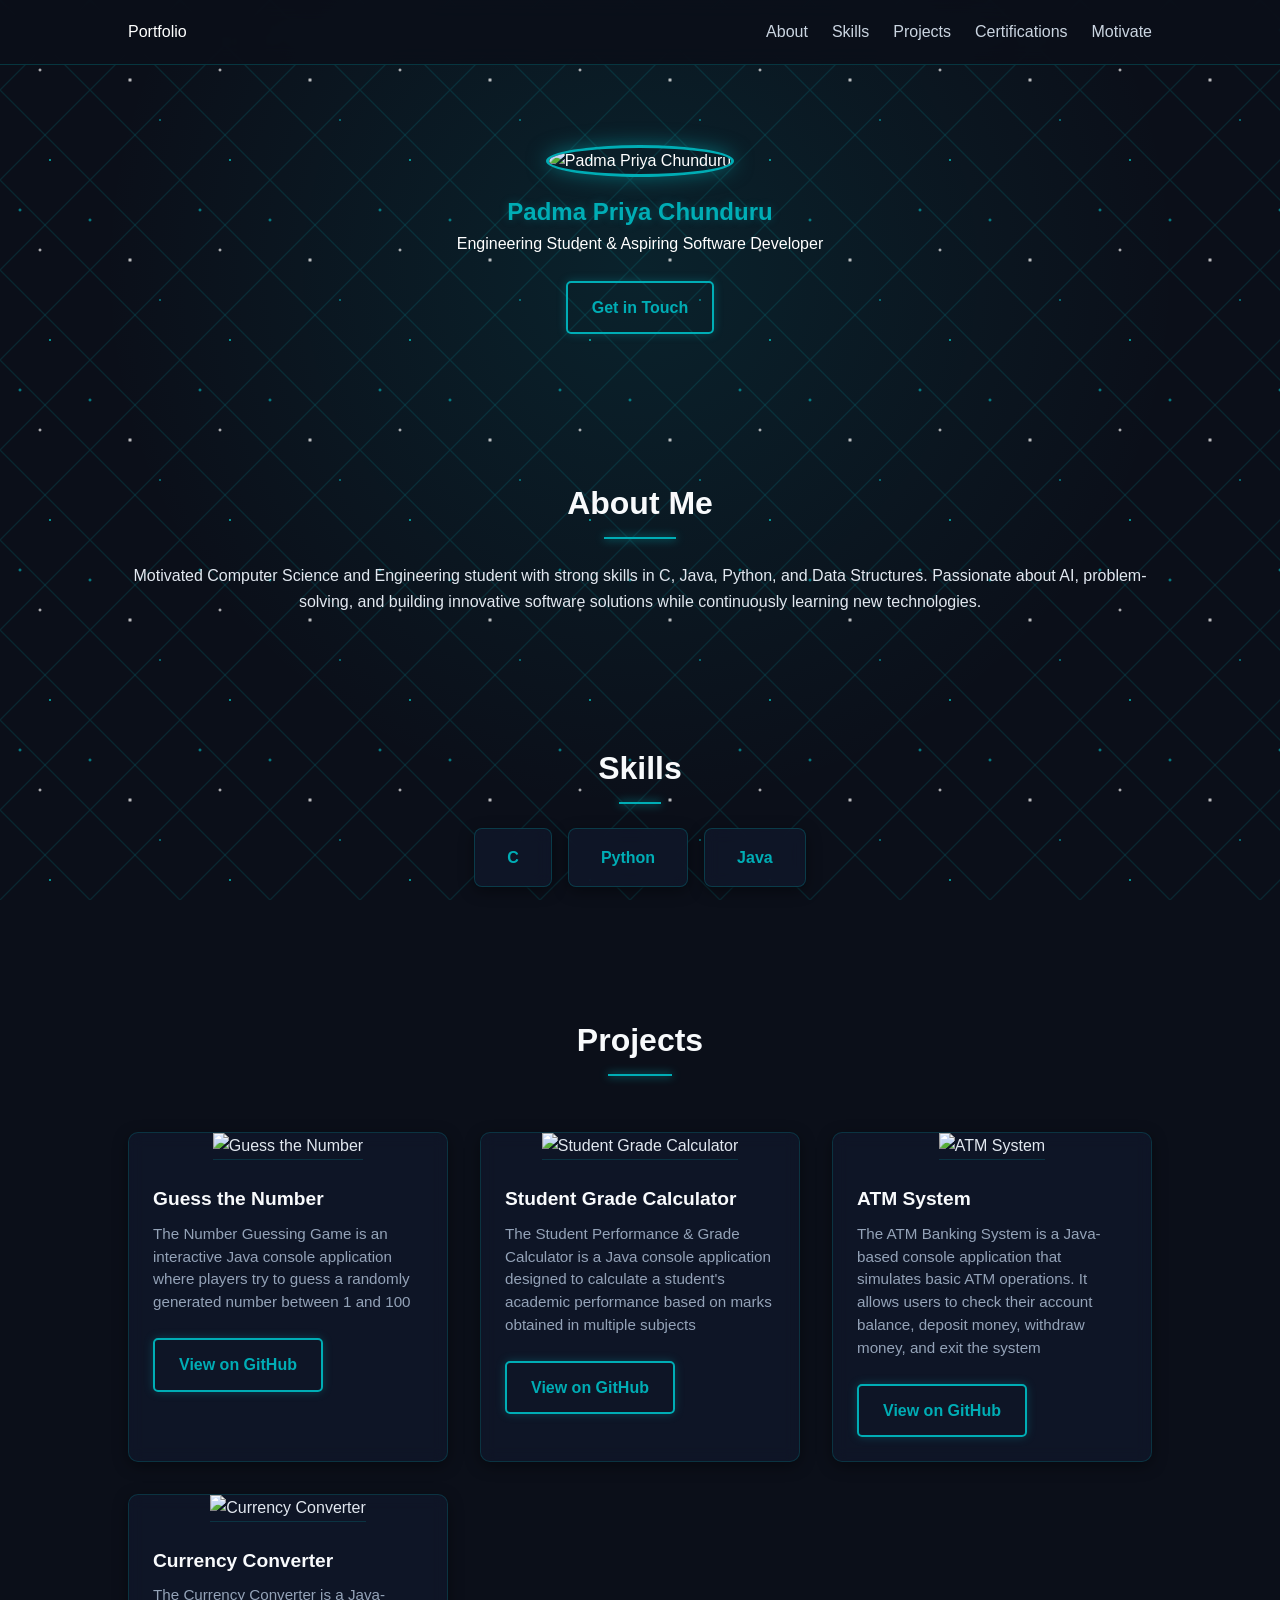
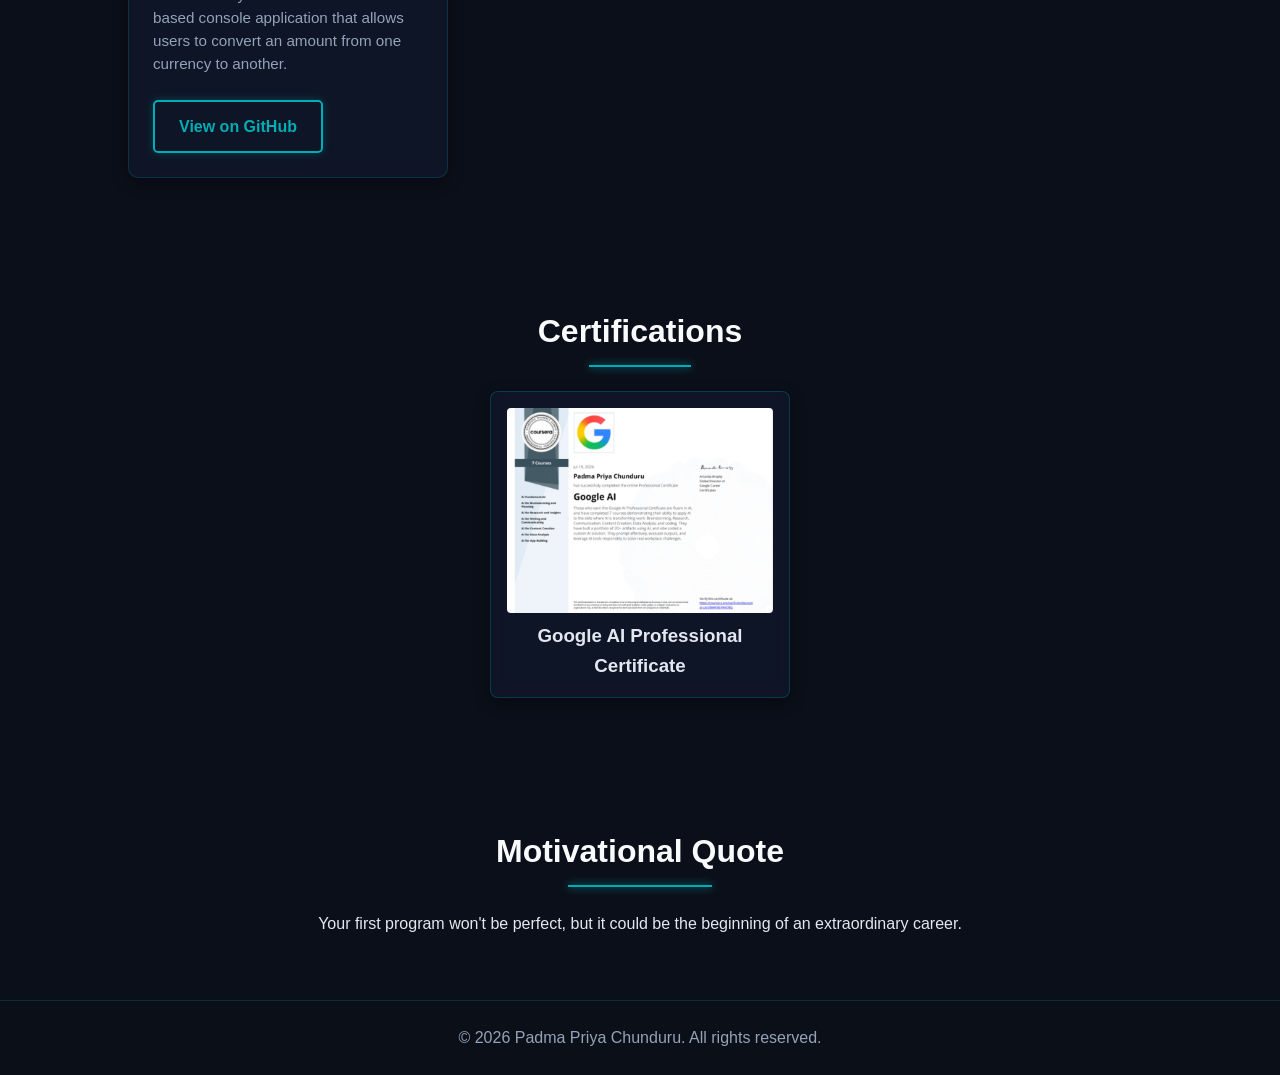
==== commit b2e0a9a3: "Update index.html" ====
--- a/index.html
+++ b/index.html
@@ -25,7 +25,7 @@
     <!-- Hero Section -->
     <section class="hero">
         <div class="hero-content">
-            <img src="https://i.pinimg.com/236x/01/a0/1f/01a01fe898db833cb5772193f4e60ac8.jpg" alt="Padma Priya Chunduru" class="profile-img">
+            <img src="https://i.pinimg.com/236x/50/a7/aa/50a7aa5346d64c8f82118415e60b1137.jpg?nii=t" alt="Padma Priya Chunduru" class="profile-img">
             <h1><span class="highlight">Padma Priya Chunduru</span></h1>
             <p>Engineering Student & Aspiring Software Developer</p>
             <div class="hero-buttons">
